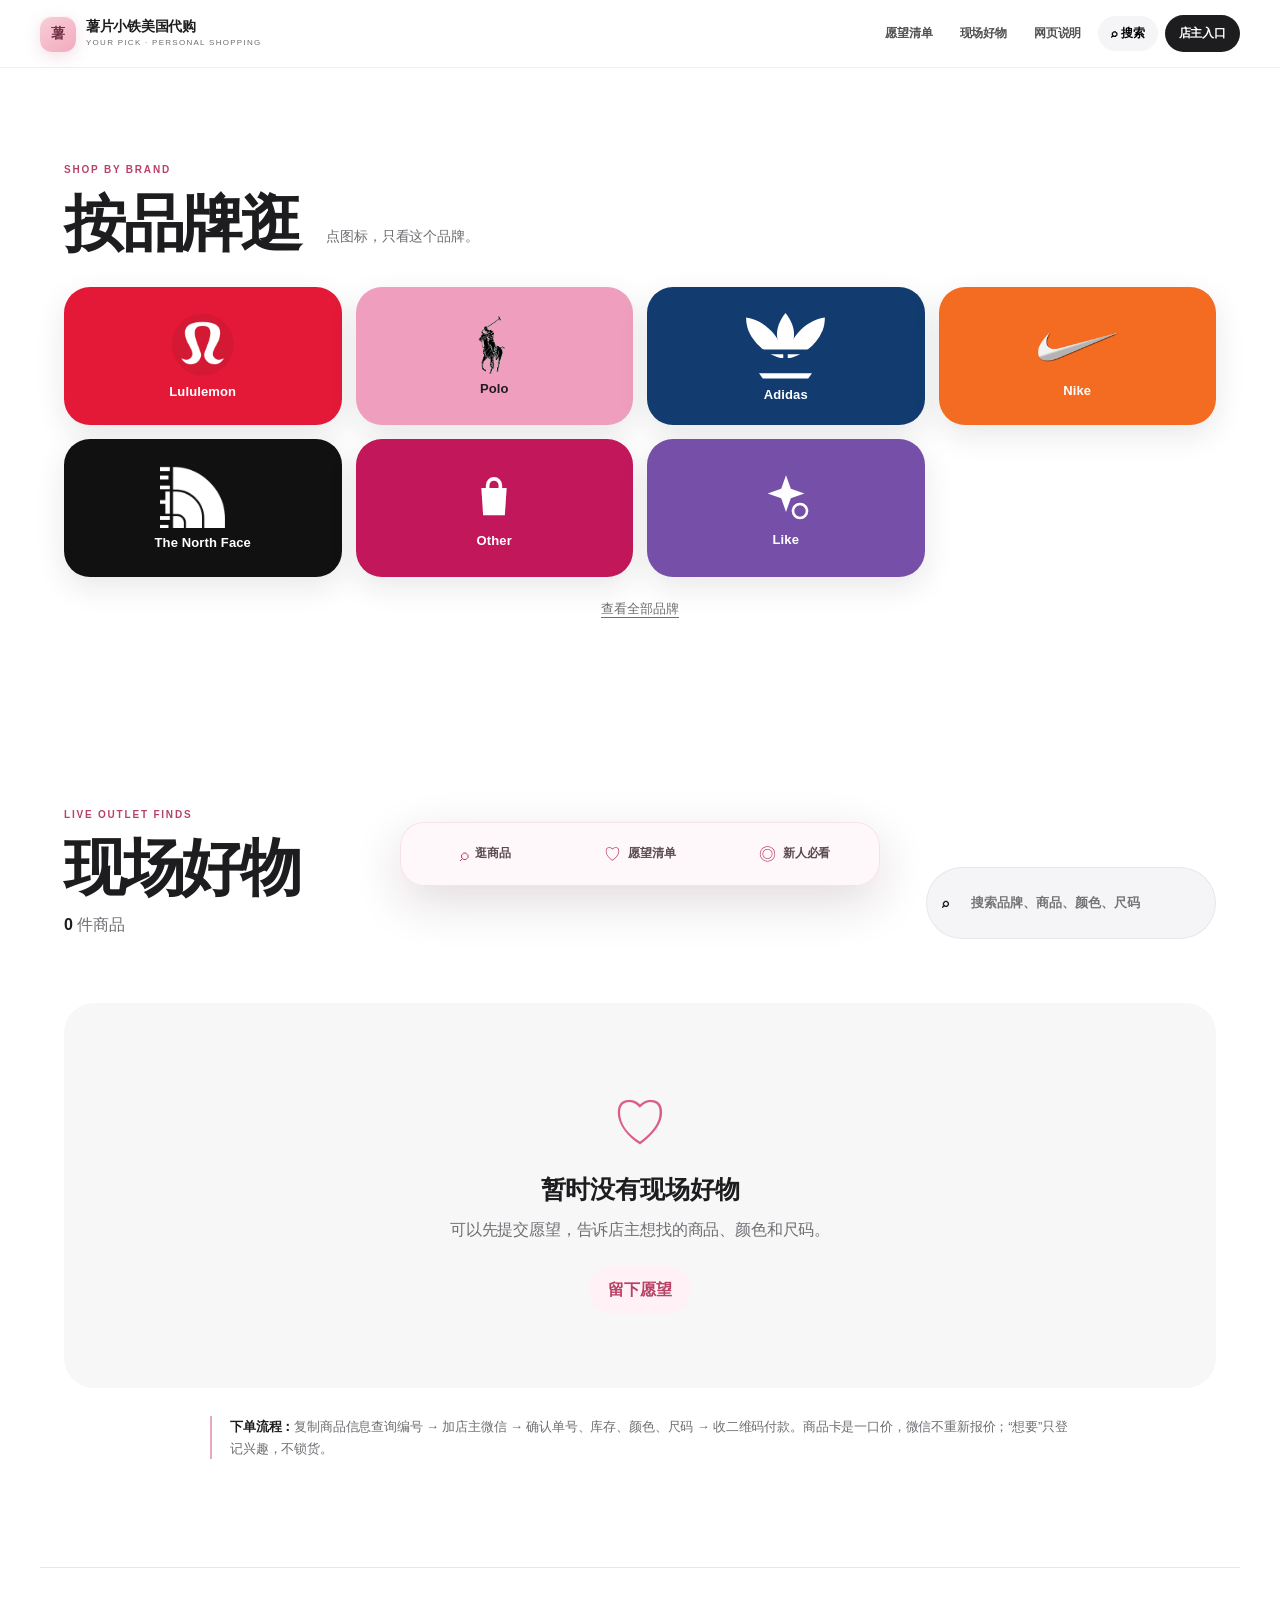
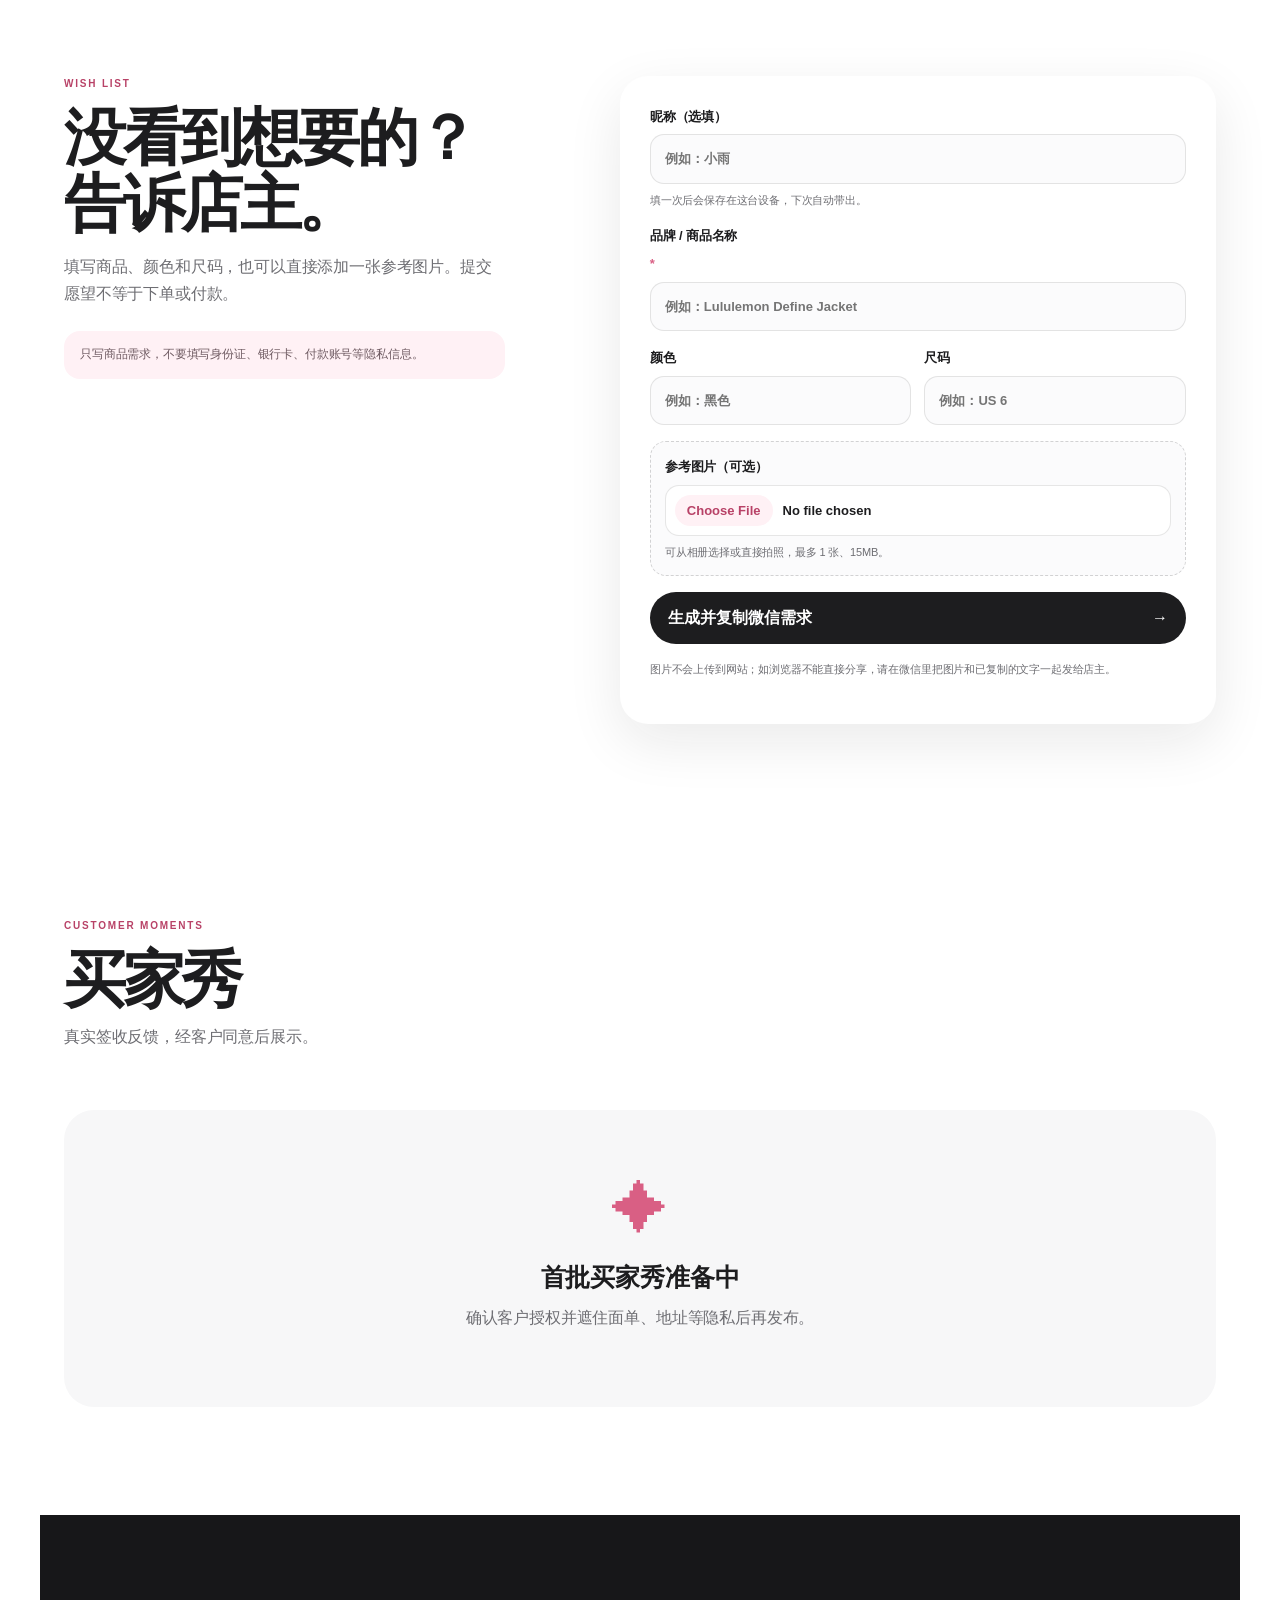
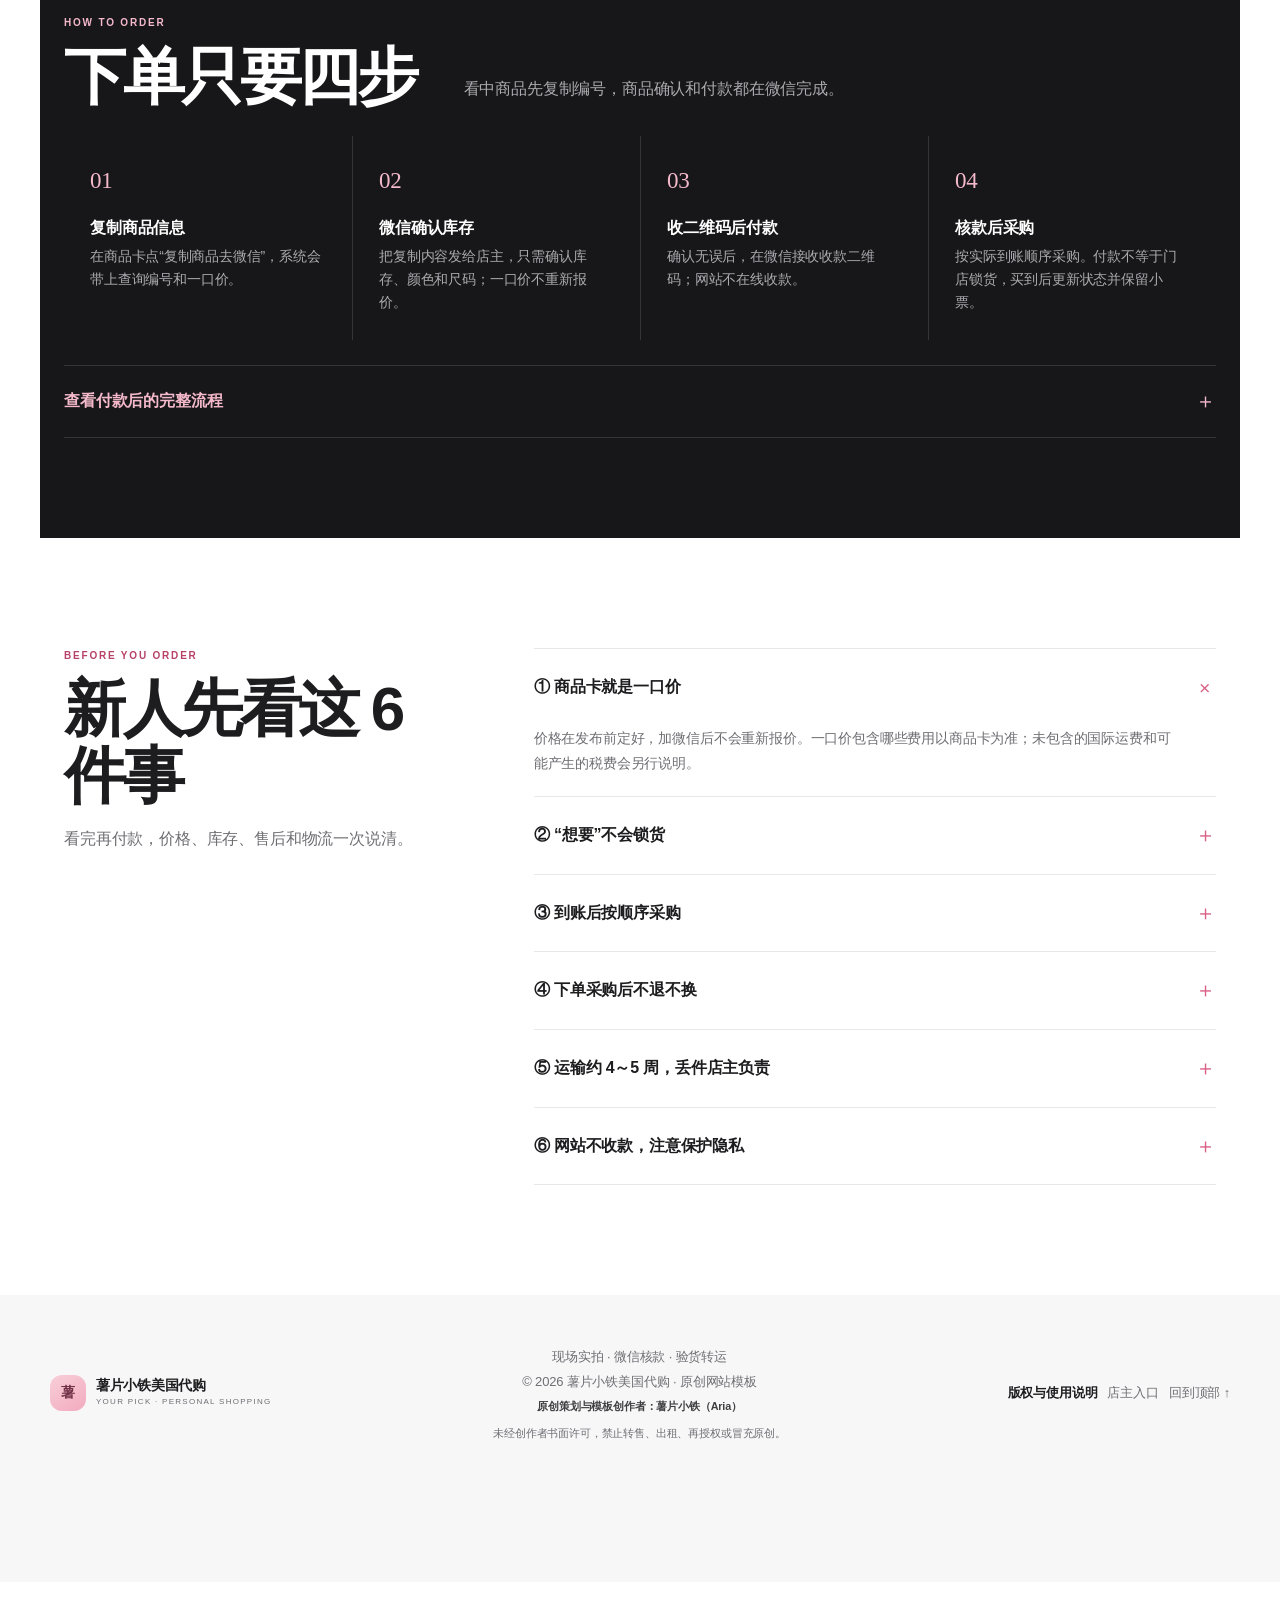
==== index.html @ f441d82f "Add files via upload" ====
<!doctype html><!--
  薯片小铁美国代购原创网站模板
  原创策划与模板创作者：薯片小铁（Aria）
  Copyright © 2026 薯片小铁美国代购. All rights reserved.
  使用与转载规则见“版权与使用说明.txt”。
--><html lang="zh-CN"><head><meta charset="utf-8"><meta name="viewport" content="width=device-width,initial-scale=1,viewport-fit=cover"><meta name="theme-color" content="#ffffff"><meta name="description" content="薯片小铁美国代购：奥莱现场好物、指定代购与完整下单流程。"><meta name="author" content="薯片小铁（Aria）"><title>薯片小铁美国代购</title><link rel="stylesheet" href="styles.css"></head><body>
<header class="site-header"><a class="identity" href="#top" aria-label="返回首页"><span class="logo">薯</span><span><strong>薯片小铁美国代购</strong><small>YOUR PICK · PERSONAL SHOPPING</small></span></a><nav class="header-actions"><a class="header-link" href="#wish">愿望清单</a><a class="header-link" href="#finds">现场好物</a><a class="header-link" href="#order">网页说明</a><button class="search-trigger" type="button">⌕ <span>搜索</span></button><a class="owner-entry" href="owner.html">店主入口</a></nav></header>
<main id="top"><section class="brands section" id="brands"><div class="brand-intro"><div><p class="label">SHOP BY BRAND</p><h2>按品牌逛</h2></div><p>点图标，只看这个品牌。</p></div><div class="brand-grid" role="list" aria-label="品牌分类">
</div><button id="clearBrand" class="clear-brand" type="button" hidden>查看全部品牌</button></section>
<section class="finds section" id="finds"><div class="section-heading"><div><p class="label">LIVE OUTLET FINDS</p><h2>现场好物</h2><p class="count"><b id="productCount">0</b> 件商品</p></div><label class="search" id="siteSearch">⌕<input id="searchInput" type="search" placeholder="搜索品牌、商品、颜色、尺码" aria-label="搜索商品"></label></div><div id="productGrid" class="product-grid"></div><div id="emptyState" class="empty-state"><span>♡</span><h3>暂时没有现场好物</h3><p>可以先提交愿望，告诉店主想找的商品、颜色和尺码。</p><a href="#wish">留下愿望</a></div><p class="queue-note"><b>下单流程：</b>复制商品信息查询编号 → 加店主微信 → 确认单号、库存、颜色、尺码 → 收二维码付款。商品卡是一口价，微信不重新报价；“想要”只登记兴趣，不锁货。</p></section>
<section class="wishlist section" id="wish"><div class="wish-copy"><p class="label">WISH LIST</p><h2>没看到想要的？<br>告诉店主。</h2><p>填写商品、颜色和尺码，也可以直接添加一张参考图片。提交愿望不等于下单或付款。</p><div class="privacy">只写商品需求，不要填写身份证、银行卡、付款账号等隐私信息。</div></div><form id="wishForm"><label>昵称（选填）<input id="wishNickname" name="nickname" maxlength="30" autocomplete="nickname" placeholder="例如：小雨"><small class="field-help">填一次后会保存在这台设备，下次自动带出。</small></label><label>品牌 / 商品名称 <b>*</b><input name="item" required maxlength="60" placeholder="例如：Lululemon Define Jacket"></label><div class="field-row"><label>颜色<input name="color" maxlength="30" placeholder="例如：黑色"></label><label>尺码<input name="size" maxlength="20" placeholder="例如：US 6"></label></div><label class="wish-photo-field">参考图片（可选）<input id="wishImage" name="image" type="file" accept="image/*"><small>可从相册选择或直接拍照，最多 1 张、15MB。</small></label><div id="wishImagePreview" class="wish-image-preview" hidden><img alt="愿望清单参考图片预览"><button id="removeWishImage" type="button">移除图片</button></div><button class="wish-button" type="submit"><span id="wishSubmitLabel">生成并复制微信需求</span><span>→</span></button><p class="form-note">图片不会上传到网站；如浏览器不能直接分享，请在微信里把图片和已复制的文字一起发给店主。</p><p id="formStatus" class="status" role="status"></p></form></section><section class="showcase section" id="showcase"><div class="section-heading"><div><p class="label">CUSTOMER MOMENTS</p><h2>买家秀</h2><p class="count">真实签收反馈，经客户同意后展示。</p></div></div><div id="showcaseGrid" class="showcase-grid"></div><div id="showcaseEmpty" class="empty-state compact-empty"><span>✦</span><h3>首批买家秀准备中</h3><p>确认客户授权并遮住面单、地址等隐私后再发布。</p></div></section>
<section class="journey section" id="order"><div class="process-intro"><p class="label">HOW TO ORDER</p><h2>下单只要四步</h2><p>看中商品先复制编号，商品确认和付款都在微信完成。</p></div><ol class="steps quick-steps"><li><span>01</span><div><h3>复制商品信息</h3><p>在商品卡点“复制商品去微信”，系统会带上查询编号和一口价。</p></div></li><li><span>02</span><div><h3>微信确认库存</h3><p>把复制内容发给店主，只需确认库存、颜色和尺码；一口价不重新报价。</p></div></li><li><span>03</span><div><h3>收二维码后付款</h3><p>确认无误后，在微信接收收款二维码；网站不在线收款。</p></div></li><li><span>04</span><div><h3>核款后采购</h3><p>按实际到账顺序采购。付款不等于门店锁货，买到后更新状态并保留小票。</p></div></li></ol><details class="after-order"><summary>查看付款后的完整流程 <span>＋</span></summary><ol class="after-steps"><li><b>05</b><div><h3>验货拍照</h3><p>检查污损与明显瑕疵，重要情况先拍照确认。</p></div></li><li><b>06</b><div><h3>称重打包</h3><p>称重后确认国际运费，再交转运。</p></div></li><li><b>07</b><div><h3>国际运输与清关</h3><p>通常交天马迅达（Asian Express），国际运输约 4～5 周；海关查验、节假日等延误时间不计在内。</p></div></li><li><b>08</b><div><h3>中国派送与售后</h3><p>提供物流信息查询编号；运输途中丢件由店主负责跟进处理。</p></div></li></ol></details></section>
<section class="essentials section" id="newcomer"><div class="essentials-head"><p class="label">BEFORE YOU ORDER</p><h2>新人先看这 6 件事</h2><p>看完再付款，价格、库存、售后和物流一次说清。</p></div><div class="notice-list"><details open><summary><b>① 商品卡就是一口价</b><span>＋</span></summary><p>价格在发布前定好，加微信后不会重新报价。一口价包含哪些费用以商品卡为准；未包含的国际运费和可能产生的税费会另行说明。</p></details><details><summary><b>② “想要”不会锁货</b><span>＋</span></summary><p>点“想要”只登记兴趣。需要购买时，请复制商品信息查询编号到微信，确认库存、颜色和尺码后再付款。</p></details><details><summary><b>③ 到账后按顺序采购</b><span>＋</span></summary><p>以实际到账时间安排采购，付款仍不代表门店锁货。现场缺货，或价格上涨而你没有确认，会退回对应商品款。</p></details><details><summary><b>④ 下单采购后不退不换</b><span>＋</span></summary><p>付款前请核对品牌、款号、颜色、尺码和商品情况；店主完成下单采购后，不接受退换。</p></details><details><summary><b>⑤ 运输约 4～5 周，丢件店主负责</b><span>＋</span></summary><p>验货称重后交转运，通常使用天马迅达（Asian Express）。国际运输约 4～5 周，不含海关查验、节假日等延误；运输途中丢件由店主负责跟进处理。</p></details><details><summary><b>⑥ 网站不收款，注意保护隐私</b><span>＋</span></summary><p>收款二维码只在微信发送，网站不在线收款。上传付款凭证前请遮住姓名、账号等隐私；凭证只在店主当前设备本地核对。</p></details></div></section>
</main>
<nav class="bottom-menu" aria-label="页面快捷菜单"><a href="#brands"><span aria-hidden="true">⌕</span><b>逛商品</b></a><a href="#wish"><span aria-hidden="true">♡</span><b>愿望清单</b></a><a href="#newcomer"><span aria-hidden="true">◎</span><b>新人必看</b></a></nav>
<footer><a class="identity" href="#top"><span class="logo">薯</span><span><strong>薯片小铁美国代购</strong><small>YOUR PICK · PERSONAL SHOPPING</small></span></a><div class="creator-credit"><p>现场实拍 · 微信核款 · 验货转运</p><p>© 2026 薯片小铁美国代购 · 原创网站模板</p><small>原创策划与模板创作者：薯片小铁（Aria）</small><p class="rights-notice">未经创作者书面许可，禁止转售、出租、再授权或冒充原创。</p></div><div class="footer-links"><a href="版权与使用说明.txt">版权与使用说明</a><a href="owner.html">店主入口</a><a href="#top">回到顶部 ↑</a></div></footer><script src="products.js"></script><script src="showcase.js"></script><script src="app.js"></script></body></html>
---- styles.css ----
/* 薯片小铁美国代购原创网站模板｜创作者：薯片小铁（Aria）｜© 2026，使用规则见版权与使用说明.txt */
:root{--ink:#1c1b18;--paper:#fffdf8;--cream:#fff4e1;--yellow:#ffc842;--pink:#ff6d88;--green:#317b62;--muted:#716b62;--line:#e9dfd0;--shadow:0 18px 60px rgba(68,48,25,.14)}
*{box-sizing:border-box}html{scroll-behavior:smooth}body{margin:0;background:var(--paper);color:var(--ink);font-family:"Noto Sans SC",-apple-system,BlinkMacSystemFont,"Segoe UI",sans-serif;line-height:1.65}a{color:inherit;text-decoration:none}button,input,textarea{font:inherit}.site-header{height:76px;display:flex;align-items:center;justify-content:space-between;padding:0 max(22px,calc((100vw - 1180px)/2));position:sticky;top:0;z-index:20;background:rgba(255,253,248,.93);backdrop-filter:blur(14px);border-bottom:1px solid rgba(233,223,208,.8)}.identity{display:flex;align-items:center;gap:12px;line-height:1.05}.identity strong{display:block;font-size:15px}.identity small{display:block;margin-top:6px;font-size:9px;letter-spacing:.13em;color:var(--muted)}.logo{display:grid;place-items:center;width:40px;height:40px;border:2px solid var(--ink);border-radius:50%;background:var(--yellow);font-weight:900;box-shadow:3px 3px 0 var(--pink)}.search-trigger{border:1px solid var(--line);border-radius:999px;background:white;padding:9px 15px;cursor:pointer;font-weight:700}.hero{min-height:630px;display:grid;grid-template-columns:1.02fr .98fr;align-items:center;gap:6vw;padding:76px max(22px,calc((100vw - 1180px)/2));overflow:hidden;background:radial-gradient(circle at 86% 18%,#ffd6dd 0,transparent 27%),linear-gradient(135deg,#fff9ed,#fff3df)}.kicker{font-family:"DM Serif Display",serif;font-size:22px;margin:0 0 34px}.kicker span{font-family:"Noto Sans SC",sans-serif;font-weight:500;font-size:11px;letter-spacing:.16em;margin-left:8px}.label{margin:0 0 10px;color:#d64965;font-size:11px;font-weight:900;letter-spacing:.19em}.hero h1,.section h2{font-family:"DM Serif Display","Noto Sans SC",serif;letter-spacing:-.04em}.hero h1{font-size:clamp(49px,7vw,86px);line-height:1.04;margin:0}.hero h1 em{color:var(--pink);font-style:normal}.intro{max-width:570px;margin:28px 0;color:var(--muted);font-size:16px}.primary-action{display:inline-flex;gap:30px;align-items:center;padding:13px 22px;border-radius:999px;background:var(--ink);color:white;font-weight:800}.hero-picture{min-height:460px;position:relative}.sun{position:absolute;width:345px;height:345px;border-radius:50%;right:3%;top:9%;background:var(--yellow);box-shadow:var(--shadow)}.shirt,.bag{position:absolute;display:grid;place-items:center;text-align:center;border:3px solid var(--ink);font-weight:900;box-shadow:var(--shadow)}.shirt{width:235px;height:250px;right:22%;top:118px;background:#ff8fa4;clip-path:polygon(20% 0,37% 0,42% 9%,58% 9%,63% 0,80% 0,100% 20%,82% 38%,82% 100%,18% 100%,18% 38%,0 20%)}.bag{width:155px;height:185px;right:0;bottom:8px;background:#d6e8df;transform:rotate(7deg)}.bag:before{content:"";position:absolute;width:65px;height:48px;border:3px solid var(--ink);border-bottom:0;border-radius:50px 50px 0 0;top:-36px}.hanger{position:absolute;left:0;top:45px;font-size:125px;transform:rotate(-12deg);font-weight:200}.spark{position:absolute;font-size:42px}.spark.one{left:8%;top:205px;color:var(--pink)}.spark.two{right:1%;top:25px}.section{max-width:1180px;margin:auto;padding:92px 22px}.section h2{font-size:clamp(38px,5.5vw,66px);line-height:1.08;margin:0}.section-heading{display:flex;align-items:end;justify-content:space-between;gap:24px}.count{margin:10px 0 0;color:var(--muted)}.count b{color:var(--ink)}.search{display:flex;gap:8px;align-items:center;background:white;border:1px solid var(--line);border-radius:999px;padding:11px 17px;min-width:290px}.search input{width:100%;border:0;outline:0;background:transparent}.product-grid{display:grid;grid-template-columns:repeat(3,1fr);gap:22px;margin-top:32px}.product-card{border:1px solid var(--line);border-radius:20px;overflow:hidden;background:white;box-shadow:0 10px 35px rgba(68,48,25,.08)}.product-image{aspect-ratio:4/3;background:#f3ede4;display:grid;place-items:center;color:var(--muted)}.product-image img{width:100%;height:100%;object-fit:cover}.product-info{padding:18px}.brand-name{color:#d64965;font-size:11px;font-weight:900;letter-spacing:.14em}.product-info h3{margin:5px 0}.product-info p{margin:5px 0;color:var(--muted)}.product-meta{display:flex;justify-content:space-between;align-items:center}.card-actions{display:grid;grid-template-columns:1fr 1fr;gap:8px;margin-top:14px}.card-actions button{border:0;border-radius:999px;padding:10px;font-weight:800;cursor:pointer}.want{background:var(--yellow)}.pay{background:var(--green);color:white}.empty-state{margin-top:32px;text-align:center;padding:76px 20px;border:1px dashed #d8c9b3;border-radius:28px;background:#fff9ef}.empty-state[hidden]{display:none}.empty-state>span{font-size:56px;color:var(--pink)}.empty-state h3{font-size:25px;margin:0}.empty-state p{color:var(--muted);margin:7px 0 22px}.empty-state a{display:inline-block;padding:11px 19px;border-radius:999px;background:var(--yellow);font-weight:800}.queue-note{margin:28px auto 0;max-width:860px;padding-left:18px;border-left:3px solid var(--yellow);color:var(--muted);font-size:13px}
.hero-picture{margin:0;min-height:auto;position:relative}.hero-picture img{display:block;width:100%;aspect-ratio:3/2;object-fit:cover;border:3px solid var(--ink);border-radius:32px;box-shadow:18px 18px 0 var(--yellow),var(--shadow)}
.journey{max-width:none;color:white;background:var(--ink);padding-left:max(22px,calc((100vw - 1180px)/2));padding-right:max(22px,calc((100vw - 1180px)/2));display:grid;grid-template-columns:.7fr 1.3fr;gap:8vw}.journey .label{color:var(--yellow)}.process-intro>p:last-child{color:#c9c1b6;max-width:310px}.steps{list-style:none;padding:0;margin:0;border-top:1px solid #504d48}.steps li{display:grid;grid-template-columns:62px 1fr;gap:20px;padding:19px 0;border-bottom:1px solid #504d48}.steps li>span{color:var(--yellow);font-family:"DM Serif Display",serif;font-size:23px}.steps h3{margin:0 0 4px}.steps p{margin:0;color:#c9c1b6;font-size:14px}.wishlist{display:grid;grid-template-columns:.85fr 1.15fr;gap:8vw;align-items:start}.wish-copy>p:not(.label){color:var(--muted)}.privacy{margin-top:24px;padding:14px 16px;background:var(--cream);border-radius:12px;font-size:12px;color:var(--muted)}form{display:grid;gap:16px;padding:28px;background:white;border:1px solid var(--line);border-radius:24px;box-shadow:var(--shadow)}label{display:grid;gap:7px;font-size:13px;font-weight:700}label b{color:var(--pink)}input,textarea{width:100%;border:1px solid var(--line);border-radius:12px;background:#fffdf9;padding:12px 13px;outline:0}input:focus,textarea:focus{border-color:var(--pink);box-shadow:0 0 0 3px rgba(255,109,136,.13)}.field-row{display:grid;grid-template-columns:1fr 1fr;gap:13px}.wish-button{display:flex;align-items:center;justify-content:space-between;border:0;border-radius:999px;background:var(--yellow);padding:13px 18px;font-weight:900;cursor:pointer}.form-note,.status{margin:0;color:var(--muted);font-size:11px}.status{white-space:pre-wrap;color:var(--green);font-size:13px}footer{display:flex;align-items:center;justify-content:space-between;gap:25px;padding:42px max(22px,calc((100vw - 1180px)/2));background:var(--cream);color:var(--muted);font-size:13px}footer .identity{color:var(--ink)}.creator-credit{text-align:center}.creator-credit p{margin:3px 0}.creator-credit small{display:block;margin-top:6px;color:var(--ink);font-weight:800}.footer-links a:first-child{color:var(--ink);font-weight:800}
@media(max-width:760px){.site-header{height:66px}.identity strong{font-size:13px}.search-trigger span{display:none}.hero{min-height:auto;grid-template-columns:1fr;padding:52px 18px 66px}.hero h1{font-size:50px}.intro{font-size:14px}.hero-picture{margin-top:12px}.hero-picture img{border-radius:22px;box-shadow:9px 9px 0 var(--yellow),var(--shadow)}.section{padding:66px 18px}.section-heading{display:block}.search{margin-top:25px;min-width:0}.product-grid{grid-template-columns:1fr}.journey{grid-template-columns:1fr;gap:30px}.wishlist{grid-template-columns:1fr;gap:35px}.field-row{grid-template-columns:1fr}.wish-copy h2{font-size:43px}form{padding:20px}.primary-action{width:100%;justify-content:space-between}footer{align-items:flex-start;flex-direction:column}.kicker{margin-bottom:26px}.queue-note{font-size:12px}}
@media(prefers-reduced-motion:reduce){html{scroll-behavior:auto}*{transition:none!important}}

/* 品牌首页与店主入口 */
.header-actions,.footer-links{display:flex;align-items:center;gap:10px}.owner-entry{border-radius:999px;background:var(--ink);color:#fff;padding:9px 15px;font-size:12px;font-weight:800}.brands{padding-bottom:42px}.brand-intro{display:flex;align-items:end;gap:28px;margin-bottom:26px}.brand-intro h2{white-space:nowrap}.brand-intro>p:last-child{margin:0 0 9px;color:var(--muted)}.brand-grid{display:grid;grid-template-columns:repeat(4,1fr);gap:14px}.brand-card{min-height:142px;display:flex;flex-direction:column;align-items:center;justify-content:center;gap:16px;border:1px solid var(--line);border-radius:20px;background:#fff;cursor:pointer;transition:transform .18s,border-color .18s,box-shadow .18s}.brand-card:hover,.brand-card.active{transform:translateY(-3px);border-color:var(--pink);box-shadow:0 13px 35px rgba(68,48,25,.1)}.brand-card img{width:65%;height:48px;object-fit:contain}.brand-card small{color:var(--muted)}.logo-word{display:flex;align-items:center;justify-content:center;min-height:48px;font-style:normal;font-weight:800;color:#111}.lulu{gap:7px;font-size:17px}.lulu b{font-size:30px}.tory{flex-direction:column;gap:4px;font-size:22px}.tory i{font-size:11px;letter-spacing:.22em;font-style:normal}.ralph{text-align:center;line-height:1.15;font-family:Georgia,serif;font-size:17px}.ralph b{font-size:10px;letter-spacing:.16em}.gap{font-family:Georgia,serif;background:#08245f;color:#fff;padding:2px 8px;font-size:27px}.tj{color:#d71945;font-size:25px;letter-spacing:-.08em}.clear-brand{display:block;margin:20px auto 0;border:0;background:transparent;text-decoration:underline;cursor:pointer;color:var(--muted)}
@media(max-width:760px){.header-actions{gap:6px}.owner-entry{padding:8px 11px}.brand-intro{display:block}.brand-grid{grid-template-columns:repeat(2,1fr);gap:10px}.brand-card{min-height:116px}.brand-card img{height:38px}.footer-links{flex-direction:column;align-items:flex-start}.search-trigger{padding:8px 10px}}
.brand-card img[src*="tory-burch"],.brand-card img[src*="ralph-lauren"],.brand-card img[src*="gap.png"]{height:68px;width:76%}.brand-card img[src*="lululemon"]{width:72%}

/* 代购流程增强 */
.wechat{background:var(--green);color:#fff}.wechat:disabled{background:#aaa;cursor:not-allowed}.product-image{position:relative}.stock-badge{position:absolute;top:12px;right:12px;padding:5px 10px;border-radius:999px;background:#e7fff5;color:#176047;font-size:11px;font-weight:900;box-shadow:0 4px 14px rgba(0,0,0,.1)}.stock-badge.sold{background:#eee;color:#666}.service{display:grid;grid-template-columns:.65fr 1.35fr;gap:7vw}.service-grid{display:grid;grid-template-columns:1fr 1fr;gap:14px}.service-grid article{padding:22px;border:1px solid var(--line);border-radius:18px;background:#fff}.service-grid b{font-size:16px}.service-grid p{margin:8px 0 0;color:var(--muted);font-size:13px}
@media(max-width:760px){.service{grid-template-columns:1fr}.service-grid{grid-template-columns:1fr}.card-actions{grid-template-columns:.78fr 1.22fr}.card-actions button{font-size:12px}}

/* 主页原定品牌入口：品牌色 + 商标 */
.brand-grid{grid-template-columns:repeat(3,1fr)}
.brand-card{color:var(--ink);border:0;min-height:132px;gap:9px;padding:15px;text-align:center;text-decoration:none}
.brand-card strong{font-size:14px}
.brand-card img{width:92px;height:52px;object-fit:contain}
.brand-lululemon{background:#bf1e44;color:#fff}.brand-lululemon img{width:58px;height:58px}
.brand-polo{background:#f4bdd2;color:#4c2636}.brand-polo img{width:126px;height:43px}
.brand-adidas{background:#2163b6;color:#fff}.brand-adidas img{filter:brightness(0) invert(1);width:86px}
.brand-nike{background:#e75d13;color:#fff}.brand-nike img{filter:brightness(0) invert(1);width:92px}
.brand-north{background:linear-gradient(135deg,#171717 0 82%,#fff 82%);color:#fff}.brand-north img{filter:brightness(0) invert(1);width:88px}
.brand-other{background:#c2185b;color:#fff}.brand-custom{grid-column:1/-1;min-height:94px;background:#c9eddf;color:#214e40}
.brand-wordmark{font:900 23px Georgia,serif;letter-spacing:.1em}.brand-custom .brand-wordmark{font-size:27px}
@media(max-width:760px){.brand-grid{grid-template-columns:repeat(2,1fr)}.brand-card{min-height:108px}.brand-custom{min-height:82px}}


/* 品牌入口仅保留图标 */
.brand-card{gap:0}
.brand-card>img{width:90px;height:64px;object-fit:contain}
.brand-lululemon>img{width:64px;height:64px}
.brand-adidas>img{width:92px;height:70px}
.brand-nike>img{width:104px;height:62px}
.brand-crop{position:relative;display:block;overflow:hidden;width:88px;height:62px}
.brand-crop img{position:absolute;max-width:none;object-fit:contain}
.polo-icon img{width:270px;height:62px;left:-91px;top:0}
.north-icon{width:86px;height:62px}
.north-icon img{width:205px;height:205px;left:-117px;top:-64px;filter:brightness(0) invert(1)}
.generic-brand-icon{width:58px;height:58px;fill:currentColor}
.brand-custom .generic-brand-icon{width:56px;height:56px}
@media(max-width:760px){.brand-card>img{height:56px}.brand-crop{height:56px}.polo-icon img{height:56px;width:242px;left:-77px}.north-icon img{width:188px;height:188px;left:-105px;top:-59px}.generic-brand-icon{width:52px;height:52px}}


/* 品牌名称与 Like / Other 最终样式 */
.brand-card{gap:8px}
.brand-label{display:block;font-size:14px;font-weight:900;line-height:1.1;letter-spacing:.01em}
.brand-other{background:#c2185b;color:#fff}
.brand-custom{background:#ded1ee;color:#503a5b}
.brand-polo .polo-horse{width:48px;height:58px;object-fit:contain}
@media(max-width:760px){.brand-label{font-size:13px}.brand-polo .polo-horse{width:44px;height:54px}}

/* 全流程优化：多图、编号、新人指南、买家秀 */
.header-link{font-size:12px;font-weight:800;color:var(--muted)}
.product-gallery{position:relative;display:flex;overflow-x:auto;scroll-snap-type:x mandatory;background:#f3ede4;aspect-ratio:4/3}.product-gallery>img,.product-gallery>.product-image{flex:0 0 100%;width:100%;height:100%;object-fit:cover;scroll-snap-align:start}.product-gallery::-webkit-scrollbar{height:4px}.product-gallery::-webkit-scrollbar-thumb{background:#cdbfab;border-radius:99px}.price-reference{font-size:12px;text-decoration:line-through}.included{font-size:12px!important;padding:7px 9px;border-radius:9px;background:#f4f8f5}.product-info small{display:block;margin-top:9px;color:var(--muted)}
.newcomer{padding-top:70px}.newcomer-head{max-width:700px;margin-bottom:28px}.newcomer-head>p:last-child{color:var(--muted)}.guide-grid{display:grid;grid-template-columns:repeat(3,1fr);gap:14px}.guide-grid article{padding:22px;border:1px solid var(--line);border-radius:18px;background:#fff}.guide-grid span{display:inline-grid;place-items:center;width:34px;height:34px;border-radius:50%;background:var(--yellow);font-weight:900;font-size:12px}.guide-grid h3{margin:15px 0 6px}.guide-grid p{margin:0;color:var(--muted);font-size:13px}.showcase{padding-top:70px}.showcase-grid{display:grid;grid-template-columns:repeat(3,1fr);gap:18px;margin-top:28px}.show-card{margin:0;border:1px solid var(--line);border-radius:18px;overflow:hidden;background:#fff}.show-card img{display:block;width:100%;aspect-ratio:1/1;object-fit:cover}.show-card figcaption{padding:15px}.show-card p{margin:5px 0 0;color:var(--muted);font-size:13px}.compact-empty{padding:48px 20px}.compact-empty[hidden]{display:none}
@media(max-width:760px){.header-link{display:none}.guide-grid,.showcase-grid{grid-template-columns:1fr}.newcomer,.showcase{padding-top:55px}.creator-credit{text-align:left}}

/* 2026-09-27 简明版：首页只保留必要入口，规则采用可展开的行，不堆叠卡片。 */
.hero-actions{display:flex;align-items:center;gap:22px;margin-top:26px}.text-action{font-size:13px;font-weight:800;text-decoration:underline;text-underline-offset:4px}.trust-row{display:flex;flex-wrap:wrap;gap:9px;margin-top:24px}.trust-row span{padding:5px 11px;border:1px solid var(--line);border-radius:999px;background:rgba(255,255,255,.65);font-size:11px;font-weight:800}.brand-intro>div{display:block}.brand-intro>p{color:var(--muted)}.queue-note b{color:var(--ink)}
.journey{display:block}.process-intro{display:grid;grid-template-columns:auto 1fr;column-gap:48px;align-items:end;margin-bottom:25px}.process-intro .label{grid-column:1/-1}.process-intro>p:last-child{max-width:none;margin:0 0 8px}.quick-steps{display:grid;grid-template-columns:repeat(4,1fr);border:0;gap:0}.quick-steps li{display:block;padding:24px 22px;border:0;border-left:1px solid #504d48}.quick-steps li:first-child{border-left:0}.quick-steps li>span{display:block;margin-bottom:15px}.after-order{margin-top:25px;border-top:1px solid #504d48;border-bottom:1px solid #504d48}.after-order summary,.notice-list summary{display:flex;align-items:center;justify-content:space-between;gap:20px;cursor:pointer;list-style:none}.after-order summary::-webkit-details-marker,.notice-list summary::-webkit-details-marker{display:none}.after-order summary{padding:18px 0;color:var(--yellow);font-weight:900}.after-order summary span,.notice-list summary span{font-size:21px;font-weight:400;transition:transform .2s}.after-order[open] summary span,.notice-list details[open] summary span{transform:rotate(45deg)}.after-steps{list-style:none;margin:0;padding:2px 0 18px;display:grid;grid-template-columns:1fr 1fr;gap:0 34px}.after-steps li{display:grid;grid-template-columns:38px 1fr;gap:12px;padding:16px 0;border-top:1px solid #504d48}.after-steps b{color:var(--yellow)}.after-steps h3{margin:0 0 4px;font-size:15px}.after-steps p{margin:0;color:#c9c1b6;font-size:13px}
.essentials{display:grid;grid-template-columns:.7fr 1.3fr;gap:8vw}.essentials-head>p:last-child{color:var(--muted)}.notice-list{border-top:1px solid var(--line)}.notice-list details{border-bottom:1px solid var(--line)}.notice-list summary{padding:18px 0}.notice-list summary b{font-size:16px}.notice-list summary span{color:var(--pink)}.notice-list details>p{margin:0;padding:0 36px 20px 0;color:var(--muted);font-size:14px}.showcase{padding-top:76px}.wishlist{border-top:1px solid var(--line)}
@media(max-width:760px){.site-header .header-link{display:none}.hero-actions{align-items:stretch;flex-direction:column;gap:14px}.text-action{text-align:center}.trust-row{margin-top:18px}.process-intro{display:block}.process-intro>p:last-child{margin-top:12px}.quick-steps{grid-template-columns:1fr}.quick-steps li{display:grid;grid-template-columns:46px 1fr;padding:17px 0;border-left:0;border-top:1px solid #504d48}.quick-steps li:first-child{border-top:0}.quick-steps li>span{margin:0}.after-steps{grid-template-columns:1fr}.essentials{grid-template-columns:1fr;gap:20px}.notice-list details>p{padding-right:0}.showcase{padding-top:58px}}

/* 自动核对完成后的客户可见状态 */
.stock-badge.ordered,.wechat.ordered:disabled{background:#159265;color:#fff;opacity:1}.wechat.ordered:disabled{cursor:default}.tracking-info{margin:10px 0;padding:10px 12px;border-radius:12px;background:#e7fff5;color:#176047;font-size:12px;overflow-wrap:anywhere}.tracking-info b{color:#176047}


/* 2026-09-27 高级简约淡粉版：以大面积白、雾灰和克制淡粉营造 Apple 式层次。 */
:root{
  --ink:#1d1d1f;--paper:#fff;--cream:#f7f7f8;--yellow:#f3ccd7;
  --pink:#d95f84;--pink-deep:#b84267;--pink-soft:#fff1f5;--green:#187a55;
  --muted:#6e6e73;--line:rgba(29,29,31,.10);
  --shadow:0 18px 55px rgba(25,20,22,.08);--shadow-soft:0 8px 28px rgba(25,20,22,.06)
}
html{background:#fff}body{-webkit-font-smoothing:antialiased;text-rendering:optimizeLegibility;letter-spacing:-.01em;background:#fff}
.site-header{height:68px;padding-left:max(24px,calc((100vw - 1200px)/2));padding-right:max(24px,calc((100vw - 1200px)/2));background:rgba(255,255,255,.78);border-bottom:1px solid rgba(29,29,31,.07);backdrop-filter:saturate(180%) blur(20px);-webkit-backdrop-filter:saturate(180%) blur(20px)}
.identity{gap:10px}.identity strong{font-size:14px;letter-spacing:-.02em}.identity small{margin-top:5px;font-size:8px;letter-spacing:.16em}.logo{width:36px;height:36px;border:0;border-radius:12px;background:linear-gradient(145deg,#f8cfd9,#f2aabf);color:#713247;box-shadow:inset 0 1px 0 rgba(255,255,255,.8),0 5px 16px rgba(190,72,109,.17);font-size:14px}
.header-actions{gap:7px}.header-link{padding:8px 10px;color:#515154;font-weight:600}.search-trigger{border:0;background:#f5f5f7;padding:8px 13px;font-size:12px;font-weight:600}.owner-entry{background:#1d1d1f;padding:9px 14px;font-weight:650;box-shadow:none}
.hero{min-height:660px;gap:6.5vw;padding:88px max(24px,calc((100vw - 1200px)/2));background:radial-gradient(circle at 72% 22%,rgba(248,207,219,.58),transparent 27%),linear-gradient(180deg,#fff 0%,#fff9fb 100%)}
.label{margin-bottom:12px;color:var(--pink-deep);font-size:10px;letter-spacing:.18em}.hero h1,.section h2{font-family:-apple-system,BlinkMacSystemFont,"SF Pro Display","PingFang SC","Noto Sans SC",sans-serif;font-weight:720}.hero h1{font-size:clamp(50px,6.2vw,78px);line-height:1.06;letter-spacing:-.065em}.hero h1 em{color:var(--pink-deep)}.intro{margin:26px 0 0;max-width:560px;color:#66666b;font-size:17px;line-height:1.75}.hero-actions{margin-top:30px}.primary-action{padding:12px 20px;background:#1d1d1f;font-weight:650;box-shadow:0 8px 22px rgba(0,0,0,.12)}.text-action{color:#4f4f53;font-weight:600;text-decoration:none}.text-action:after{content:"  ›";color:var(--pink-deep)}.trust-row{gap:8px;margin-top:24px}.trust-row span{padding:6px 11px;border:0;background:rgba(255,255,255,.76);box-shadow:inset 0 0 0 1px var(--line);color:#5c5c61;font-weight:600}
.hero-picture img{border:0;border-radius:36px;box-shadow:0 30px 80px rgba(87,48,60,.16)}
.section{max-width:1200px;padding:108px 24px}.section h2{font-size:clamp(38px,5vw,62px);letter-spacing:-.055em}.count{color:var(--muted)}

.brands{padding-top:94px}.brand-intro{margin-bottom:30px}.brand-intro>p:last-child{font-size:14px}.brand-grid{grid-template-columns:repeat(4,1fr);gap:14px}.brand-card{min-height:138px;padding:18px;border:1px solid var(--line);border-radius:26px;background:#fff;color:var(--ink);box-shadow:var(--shadow-soft);transition:transform .25s ease,box-shadow .25s ease,border-color .25s ease}.brand-card:hover,.brand-card.active{transform:translateY(-4px);border-color:rgba(217,95,132,.35);box-shadow:0 18px 42px rgba(53,32,39,.11)}.brand-lululemon{background:#fff0f4;color:#7e2b45}.brand-polo{background:#fff4f7;color:#50343e}.brand-adidas{background:#f2f6ff;color:#254d83}.brand-nike{background:#fff4ee;color:#8d4825}.brand-north{background:#f2f2f4;color:#222}.brand-other{background:#c2185b;color:#fff}.brand-custom{grid-column:auto;min-height:138px;background:#f4effb;color:#58466d}.brand-card img,.brand-north img{filter:none}.brand-lululemon>img{filter:none}.brand-adidas>img{filter:none}.brand-nike>img{filter:none}.north-icon img{filter:none}.brand-label{font-size:13px;font-weight:650;color:inherit}.clear-brand{font-size:13px;text-underline-offset:4px}
.finds{padding-top:78px}.search{border:0;background:#f5f5f7;padding:12px 16px;box-shadow:inset 0 0 0 1px rgba(29,29,31,.06)}.product-grid{gap:20px}.product-card{border:1px solid rgba(29,29,31,.07);border-radius:28px;box-shadow:var(--shadow-soft)}.product-gallery,.product-image{background:#f5f5f7}.product-info{padding:20px}.brand-name{color:var(--pink-deep);font-size:10px}.product-info h3{font-size:19px;letter-spacing:-.025em}.product-info p{color:var(--muted)}.card-actions button{padding:11px;font-weight:650}.want{background:var(--pink-soft);color:var(--pink-deep)}.wechat{background:#1d1d1f}.empty-state{border:0;border-radius:30px;background:#f7f7f8;padding:74px 20px}.empty-state>span{color:var(--pink);font-weight:300}.empty-state a{background:var(--pink-soft);color:var(--pink-deep);font-weight:650}.queue-note{border-left:2px solid #e9a8bc}
.journey{background:#171719;padding-top:100px;padding-bottom:100px}.journey .label,.steps li>span,.after-order summary,.after-steps b{color:#f4b9ca}.quick-steps li,.after-order,.after-steps li{border-color:#353538}.steps p,.after-steps p,.process-intro>p:last-child{color:#aaaab0}.quick-steps li{padding:26px}.steps h3{font-size:16px}.after-order summary{font-weight:650}
.essentials{padding-top:110px;padding-bottom:110px}.notice-list{border-color:var(--line)}.notice-list summary{padding:21px 0}.notice-list summary b{font-weight:650}.notice-list summary span{color:var(--pink)}.notice-list details>p{line-height:1.8}.showcase{padding-top:86px}.show-card{border:0;border-radius:26px;background:#fff;box-shadow:var(--shadow-soft)}.compact-empty{padding:54px 20px}
.wishlist{gap:9vw;border-top:1px solid var(--line)}.privacy{background:var(--pink-soft);border-radius:16px;color:#6f5b62}.wishlist form{padding:30px;border:0;border-radius:28px;background:#fff;box-shadow:0 18px 55px rgba(25,20,22,.09)}input,textarea{border:1px solid rgba(29,29,31,.11);border-radius:14px;background:#fbfbfc;padding:13px 14px}input:focus,textarea:focus{border-color:#d97b98;box-shadow:0 0 0 4px rgba(217,95,132,.10);background:#fff}.wish-button{background:#1d1d1f;color:#fff;padding:13px 18px;font-weight:650}
footer{padding-top:48px;padding-bottom:48px;background:#f7f7f8;color:#6e6e73}footer .logo{box-shadow:none}.creator-credit small{color:#3f3f42;font-weight:650}.rights-notice{max-width:410px;margin:9px auto 0!important;color:#6e6e73;font-size:11px;line-height:1.55}

@media(max-width:760px){
 .site-header{height:62px;padding:0 14px}.identity{gap:8px}.identity strong{font-size:12px}.identity small{font-size:7px}.logo{width:32px;height:32px;border-radius:10px}.search-trigger{padding:7px 9px}.owner-entry{padding:8px 10px}
 .hero{padding:54px 18px 68px;gap:34px;background:radial-gradient(circle at 85% 14%,rgba(248,207,219,.72),transparent 28%),linear-gradient(180deg,#fff 0%,#fff8fa 100%)}.hero h1{font-size:46px;line-height:1.08;letter-spacing:-.06em}.intro{font-size:15px;line-height:1.72}.hero-actions{flex-direction:row;align-items:center;gap:18px}.primary-action{width:auto;min-width:158px}.text-action{text-align:left}.hero-picture{margin-top:0}.hero-picture img{border-radius:26px;box-shadow:0 24px 55px rgba(87,48,60,.16)}
 .section{padding:76px 18px}.section h2{font-size:40px}.brands{padding-top:72px;padding-bottom:34px}.brand-intro{margin-bottom:22px}.brand-grid{grid-template-columns:repeat(2,1fr);gap:10px}.brand-card{min-height:112px;border-radius:20px;padding:13px}.brand-custom{grid-column:1/-1;min-height:88px}.brand-label{font-size:12px}
 .finds{padding-top:62px}.search{margin-top:22px}.product-card{border-radius:24px}.product-info{padding:18px}.empty-state{padding:58px 18px;border-radius:24px}
 .journey{padding-top:76px;padding-bottom:76px}.quick-steps li{padding:19px 0}.after-order summary{padding:19px 0}.essentials{padding-top:76px;padding-bottom:76px}.notice-list summary{padding:19px 0}
 .wishlist{padding-top:76px}.wishlist form{padding:21px;border-radius:24px}.wish-copy h2{font-size:40px}.privacy{padding:13px 14px}
 footer{padding:38px 18px}.creator-credit{text-align:left}
}
@media(max-width:360px){.hero h1{font-size:41px}.hero-actions{align-items:stretch;flex-direction:column}.primary-action{width:100%}.text-action{text-align:center}.header-actions{gap:4px}.search-trigger{display:none}.owner-entry{font-size:11px}.brand-card{min-height:104px}}
@media(hover:hover){.primary-action,.owner-entry,.wish-button{transition:transform .2s ease,opacity .2s ease}.primary-action:hover,.owner-entry:hover,.wish-button:hover{transform:translateY(-1px);opacity:.86}}


/* 2026-09-27 品牌纯色色卡：页面继续使用淡粉点缀，品牌入口恢复各自的高饱和识别色。 */
.brand-card{border:0;box-shadow:0 10px 30px rgba(29,29,31,.10)}
.brand-card:hover,.brand-card.active{border-color:transparent;box-shadow:0 18px 42px rgba(29,29,31,.18)}
.brand-lululemon{background:#e31937;color:#fff}
.brand-polo{background:#ef9fbd;color:#2f1721}
.brand-adidas{background:#123b70;color:#fff}
.brand-nike{background:#f36c21;color:#fff}
.brand-north{background:#111;color:#fff}
.brand-other{background:#c2185b;color:#fff}
.brand-custom{background:#7650a8;color:#fff}
.brand-card .brand-label{color:inherit;font-weight:750}
.brand-adidas>img,.brand-nike>img{filter:none}
.brand-lululemon>img{filter:none}
.north-icon img{filter:brightness(0) invert(1)}
.generic-brand-icon{color:inherit}
@media(hover:hover){.brand-card:hover{filter:saturate(1.08)}}

/* 愿望清单参考图：只在客户设备中预览，并通过系统分享菜单发送。 */
.field-help{color:var(--muted);font-size:11px;font-weight:400}.wish-photo-field{padding:14px;border:1px dashed rgba(29,29,31,.18);border-radius:16px;background:#fbfbfc}.wish-photo-field input[type=file]{padding:9px;background:#fff;cursor:pointer}.wish-photo-field input[type=file]::file-selector-button{margin-right:10px;border:0;border-radius:999px;background:var(--pink-soft);color:var(--pink-deep);padding:8px 12px;font-weight:700;cursor:pointer}.wish-photo-field small{color:var(--muted);font-size:11px;font-weight:400}.wish-image-preview{position:relative;overflow:hidden;border-radius:18px;background:#f5f5f7}.wish-image-preview[hidden]{display:none}.wish-image-preview img{display:block;width:100%;max-height:320px;object-fit:contain}.wish-image-preview button{position:absolute;right:10px;top:10px;border:0;border-radius:999px;padding:7px 11px;background:rgba(29,29,31,.82);color:#fff;font-size:11px;font-weight:700;cursor:pointer}

/* 页面底部固定快捷菜单 */
body{padding-bottom:94px}.bottom-menu{position:fixed;left:50%;bottom:max(14px,env(safe-area-inset-bottom));z-index:30;display:grid;grid-template-columns:repeat(3,minmax(94px,1fr));width:min(480px,calc(100vw - 28px));padding:7px;border:1px solid rgba(184,66,103,.12);border-radius:24px;background:rgba(255,248,250,.92);box-shadow:0 16px 48px rgba(76,39,51,.16);backdrop-filter:saturate(180%) blur(20px);-webkit-backdrop-filter:saturate(180%) blur(20px);transform:translateX(-50%)}.bottom-menu a{display:flex;align-items:center;justify-content:center;gap:7px;min-height:48px;padding:7px 10px;border-radius:18px;color:#5b4b50;font-size:12px;transition:background .18s ease,color .18s ease,transform .18s ease}.bottom-menu a span{color:var(--pink-deep);font-size:17px;line-height:1}.bottom-menu a b{font-weight:680}.bottom-menu a:focus-visible{outline:2px solid var(--pink);outline-offset:2px}.bottom-menu a:active{transform:scale(.97);background:#f8dce5;color:#7b2f49}#brands,#wish,#newcomer{scroll-margin-top:82px}
@media(hover:hover){.bottom-menu a:hover{background:#f9e4ea;color:#7b2f49}}
@media(max-width:760px){body{padding-bottom:90px}.bottom-menu{bottom:max(9px,env(safe-area-inset-bottom));grid-template-columns:repeat(3,1fr);width:calc(100vw - 20px);padding:6px;border-radius:22px}.bottom-menu a{min-height:48px;gap:5px;padding:6px 4px;border-radius:16px;font-size:11px}}
@media(max-width:340px){.bottom-menu a{flex-direction:column;gap:1px}.bottom-menu a span{font-size:15px}}

/* 为固定底部菜单预留空间：滚动到底时，页脚最后一行始终完整露出。 */
footer{padding-bottom:calc(140px + env(safe-area-inset-bottom))}
@media(max-width:760px){footer{padding-bottom:calc(132px + env(safe-area-inset-bottom))}}

/* 商品库存计数 */
.inventory-public{margin:5px 0!important;color:var(--muted)!important;font-size:11px!important}

/* 店主可维护的品牌入口：颜色来自 products.js，新增品牌使用首字母图标。 */
.brand-card[data-brand]{background:var(--brand-color);color:var(--brand-ink)}
.brand-monogram{display:grid;place-items:center;width:58px;height:58px;border:2px solid currentColor;border-radius:18px;font-size:20px;font-weight:850;letter-spacing:-.04em}
@media(max-width:760px){.brand-monogram{width:52px;height:52px;border-radius:16px;font-size:18px}}
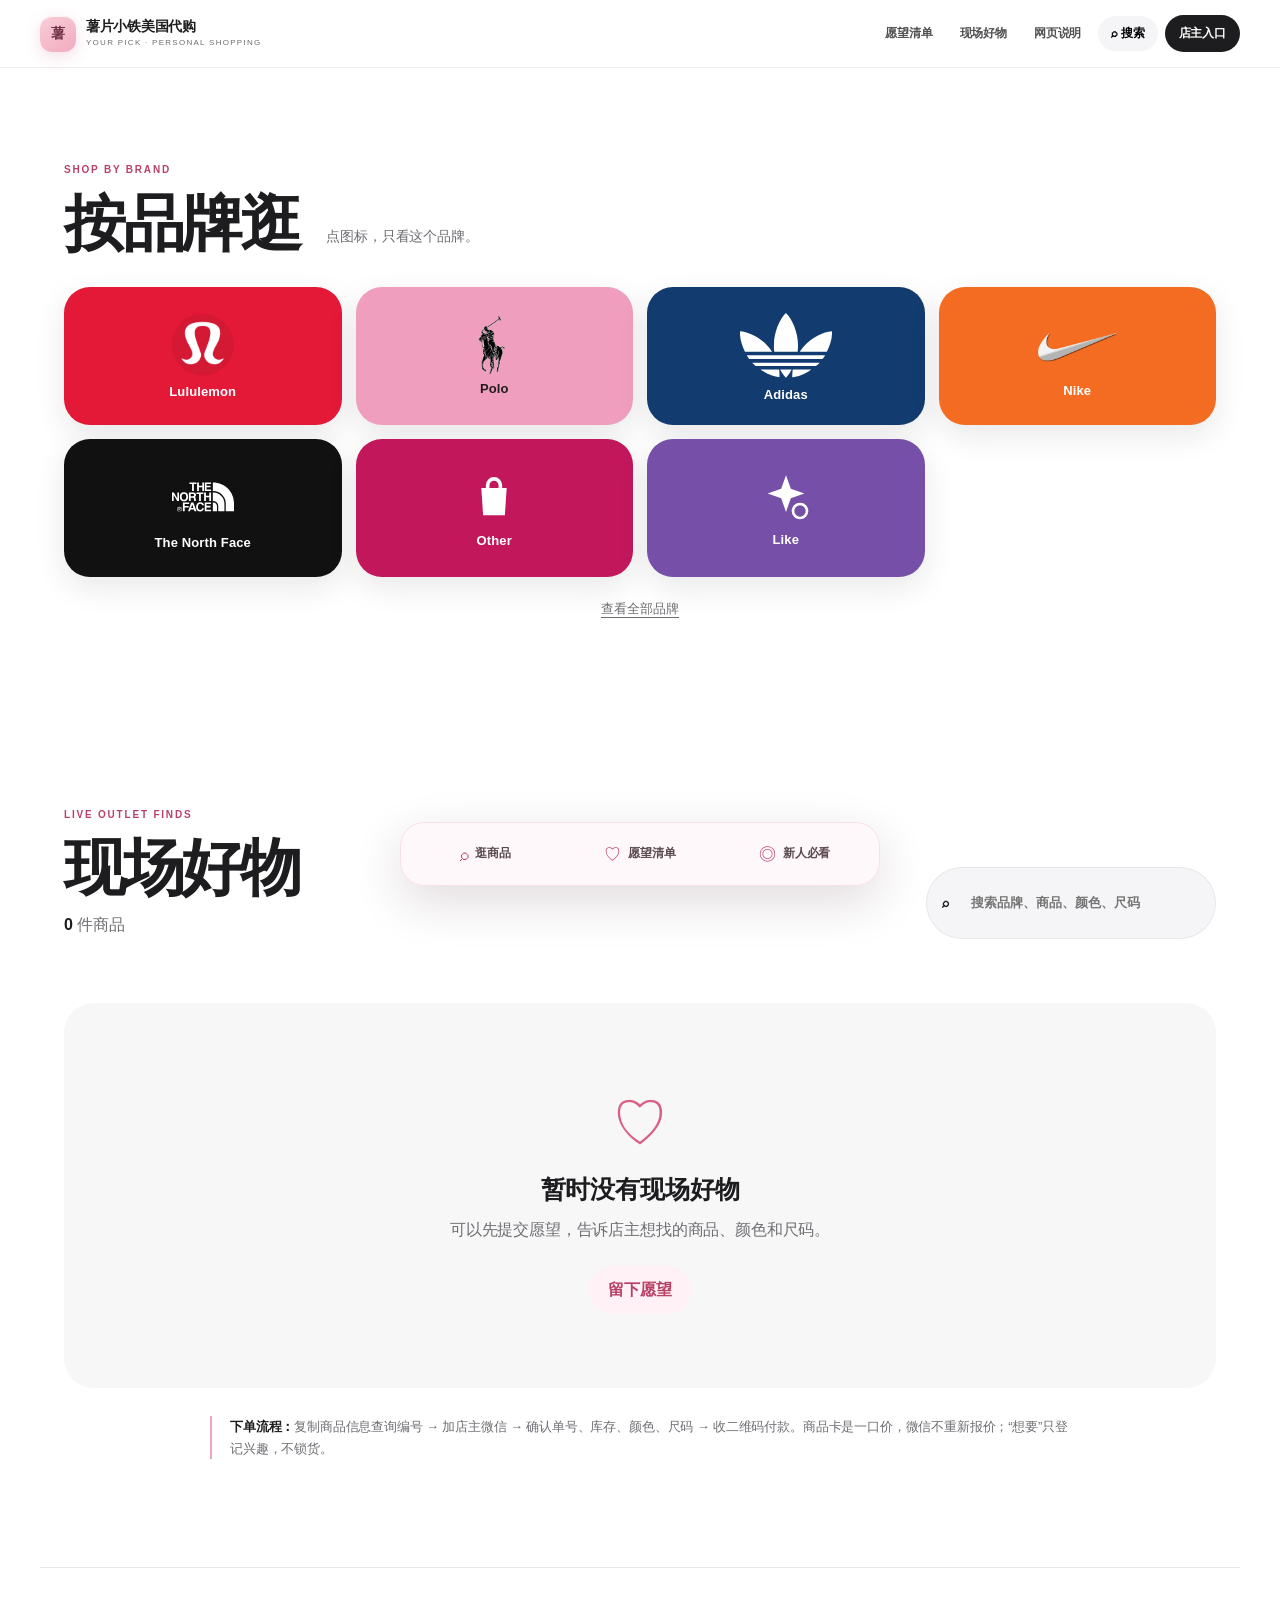
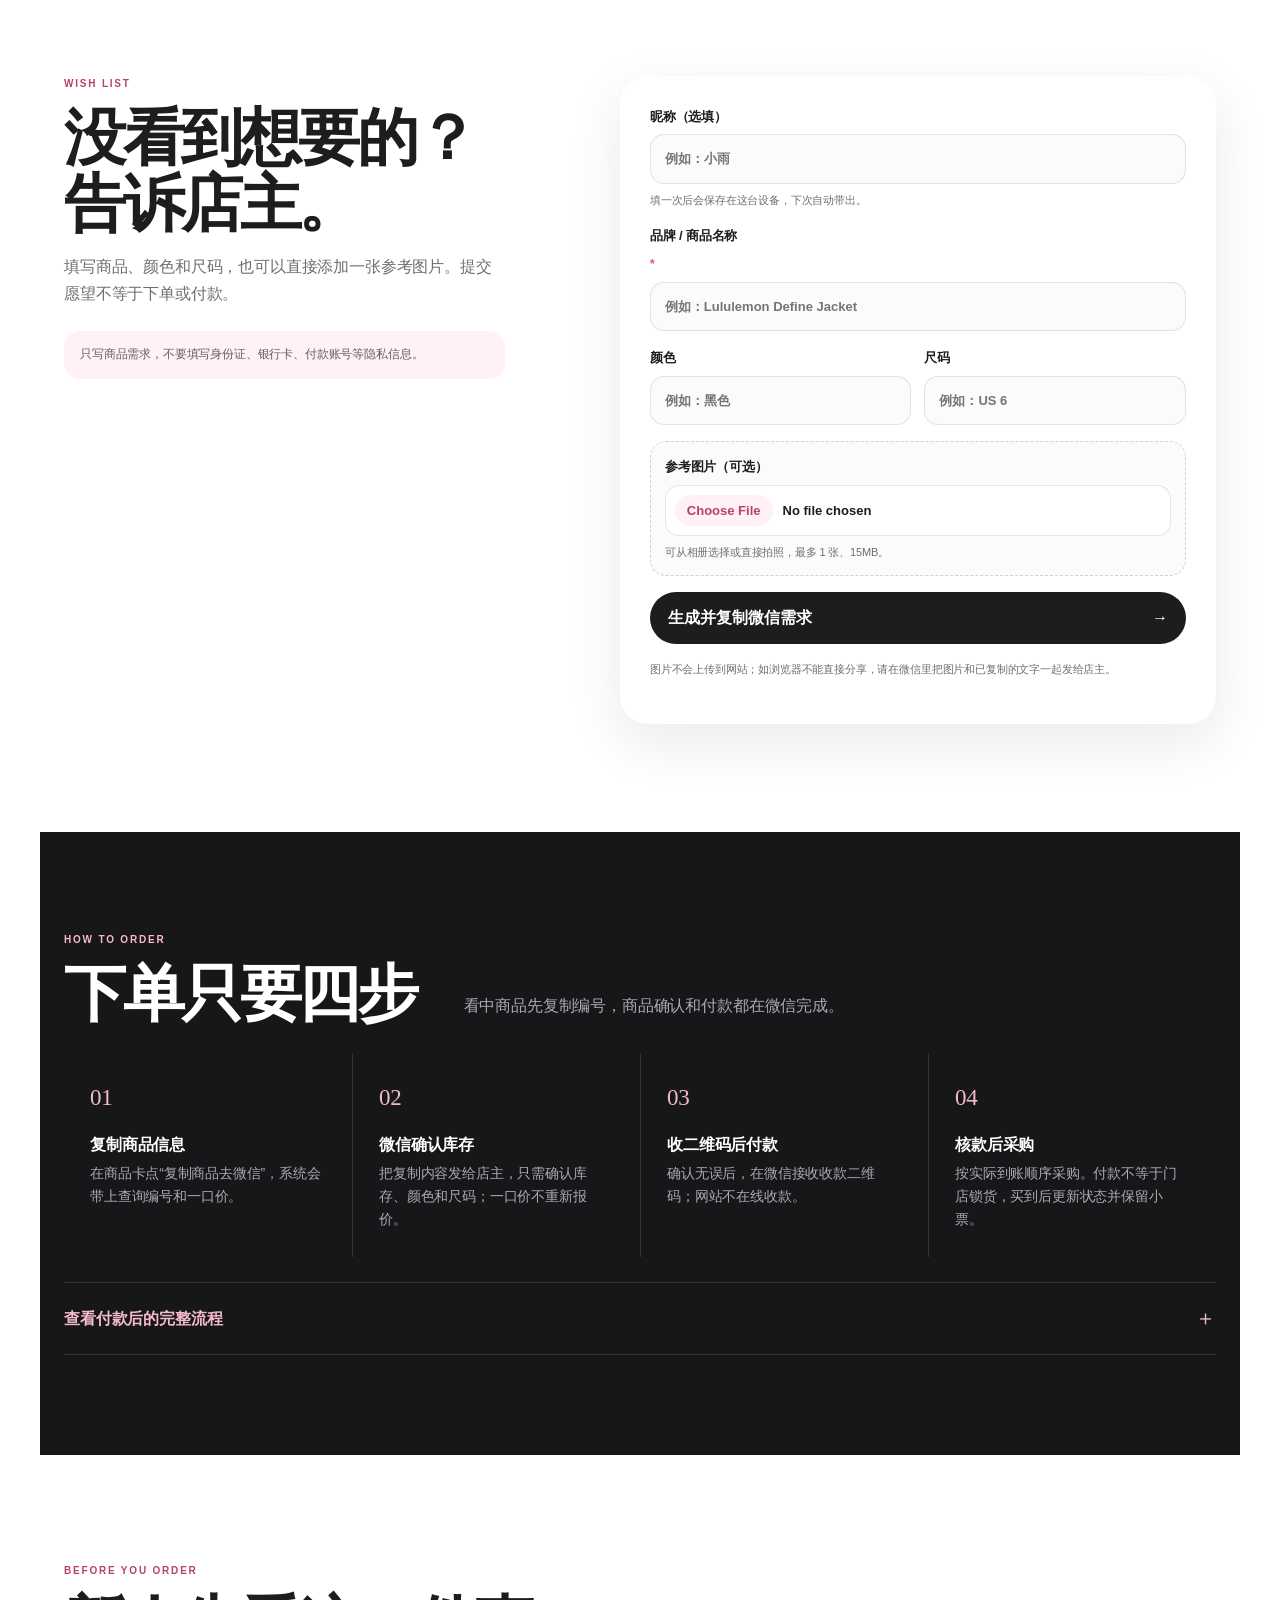
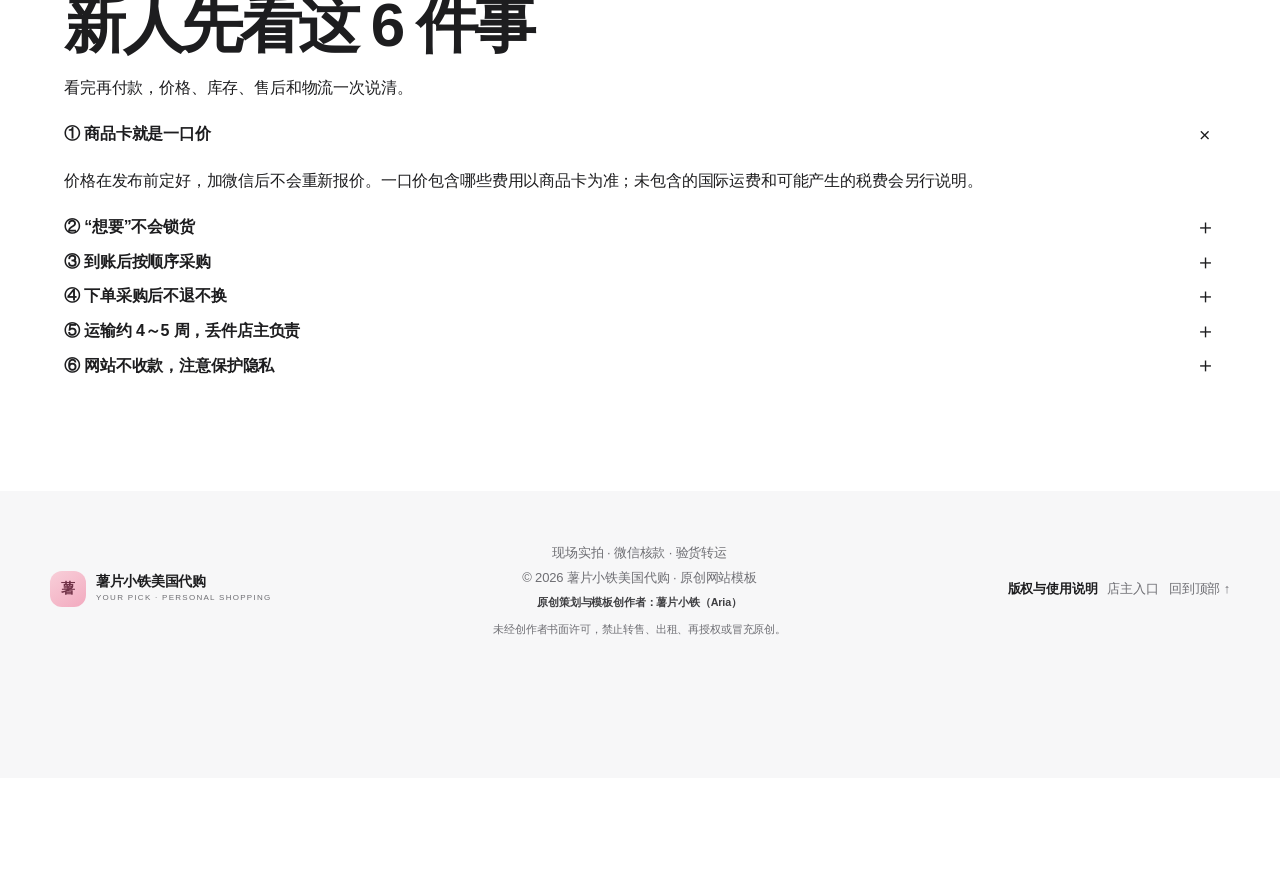
==== commit d5bf0f6e: "Add files via upload" ====
--- a/index.html
+++ b/index.html
@@ -3,14 +3,19 @@
   原创策划与模板创作者：薯片小铁（Aria）
   Copyright © 2026 薯片小铁美国代购. All rights reserved.
   使用与转载规则见“版权与使用说明.txt”。
---><html lang="zh-CN"><head><meta charset="utf-8"><meta name="viewport" content="width=device-width,initial-scale=1,viewport-fit=cover"><meta name="theme-color" content="#ffffff"><meta name="description" content="薯片小铁美国代购：奥莱现场好物、指定代购与完整下单流程。"><meta name="author" content="薯片小铁（Aria）"><title>薯片小铁美国代购</title><link rel="stylesheet" href="styles.css"></head><body>
+--><html lang="zh-CN"><head><meta charset="utf-8"><meta name="viewport" content="width=device-width,initial-scale=1,viewport-fit=cover"><meta name="theme-color" content="#ffffff"><meta name="description" content="薯片小铁美国代购：奥莱现场好物、指定代购与完整下单流程。"><meta name="author" content="薯片小铁（Aria）"><title>薯片小铁美国代购</title><link rel="stylesheet" href="styles.css"><meta property="og:title" content="薯片小铁美国代购">
+<meta property="og:description" content="美国正品代购 · 微信下单 · 一口价明码标价">
+<meta property="og:image" content="https://y3489427548.github.io/shupian-daigou/assets/share-cover.png">
+<meta property="og:type" content="website">
+<meta name="description" content="薯片小铁美国代购：美国正品代购，微信下单，一口价明码标价。">
+</head><body>
 <header class="site-header"><a class="identity" href="#top" aria-label="返回首页"><span class="logo">薯</span><span><strong>薯片小铁美国代购</strong><small>YOUR PICK · PERSONAL SHOPPING</small></span></a><nav class="header-actions"><a class="header-link" href="#wish">愿望清单</a><a class="header-link" href="#finds">现场好物</a><a class="header-link" href="#order">网页说明</a><button class="search-trigger" type="button">⌕ <span>搜索</span></button><a class="owner-entry" href="owner.html">店主入口</a></nav></header>
 <main id="top"><section class="brands section" id="brands"><div class="brand-intro"><div><p class="label">SHOP BY BRAND</p><h2>按品牌逛</h2></div><p>点图标，只看这个品牌。</p></div><div class="brand-grid" role="list" aria-label="品牌分类">
 </div><button id="clearBrand" class="clear-brand" type="button" hidden>查看全部品牌</button></section>
 <section class="finds section" id="finds"><div class="section-heading"><div><p class="label">LIVE OUTLET FINDS</p><h2>现场好物</h2><p class="count"><b id="productCount">0</b> 件商品</p></div><label class="search" id="siteSearch">⌕<input id="searchInput" type="search" placeholder="搜索品牌、商品、颜色、尺码" aria-label="搜索商品"></label></div><div id="productGrid" class="product-grid"></div><div id="emptyState" class="empty-state"><span>♡</span><h3>暂时没有现场好物</h3><p>可以先提交愿望，告诉店主想找的商品、颜色和尺码。</p><a href="#wish">留下愿望</a></div><p class="queue-note"><b>下单流程：</b>复制商品信息查询编号 → 加店主微信 → 确认单号、库存、颜色、尺码 → 收二维码付款。商品卡是一口价，微信不重新报价；“想要”只登记兴趣，不锁货。</p></section>
-<section class="wishlist section" id="wish"><div class="wish-copy"><p class="label">WISH LIST</p><h2>没看到想要的？<br>告诉店主。</h2><p>填写商品、颜色和尺码，也可以直接添加一张参考图片。提交愿望不等于下单或付款。</p><div class="privacy">只写商品需求，不要填写身份证、银行卡、付款账号等隐私信息。</div></div><form id="wishForm"><label>昵称（选填）<input id="wishNickname" name="nickname" maxlength="30" autocomplete="nickname" placeholder="例如：小雨"><small class="field-help">填一次后会保存在这台设备，下次自动带出。</small></label><label>品牌 / 商品名称 <b>*</b><input name="item" required maxlength="60" placeholder="例如：Lululemon Define Jacket"></label><div class="field-row"><label>颜色<input name="color" maxlength="30" placeholder="例如：黑色"></label><label>尺码<input name="size" maxlength="20" placeholder="例如：US 6"></label></div><label class="wish-photo-field">参考图片（可选）<input id="wishImage" name="image" type="file" accept="image/*"><small>可从相册选择或直接拍照，最多 1 张、15MB。</small></label><div id="wishImagePreview" class="wish-image-preview" hidden><img alt="愿望清单参考图片预览"><button id="removeWishImage" type="button">移除图片</button></div><button class="wish-button" type="submit"><span id="wishSubmitLabel">生成并复制微信需求</span><span>→</span></button><p class="form-note">图片不会上传到网站；如浏览器不能直接分享，请在微信里把图片和已复制的文字一起发给店主。</p><p id="formStatus" class="status" role="status"></p></form></section><section class="showcase section" id="showcase"><div class="section-heading"><div><p class="label">CUSTOMER MOMENTS</p><h2>买家秀</h2><p class="count">真实签收反馈，经客户同意后展示。</p></div></div><div id="showcaseGrid" class="showcase-grid"></div><div id="showcaseEmpty" class="empty-state compact-empty"><span>✦</span><h3>首批买家秀准备中</h3><p>确认客户授权并遮住面单、地址等隐私后再发布。</p></div></section>
+<section class="wishlist section" id="wish"><div class="wish-copy"><p class="label">WISH LIST</p><h2>没看到想要的？<br>告诉店主。</h2><p>填写商品、颜色和尺码，也可以直接添加一张参考图片。提交愿望不等于下单或付款。</p><div class="privacy">只写商品需求，不要填写身份证、银行卡、付款账号等隐私信息。</div></div><form id="wishForm"><label>昵称（选填）<input id="wishNickname" name="nickname" maxlength="30" autocomplete="nickname" placeholder="例如：小雨"><small class="field-help">填一次后会保存在这台设备，下次自动带出。</small></label><label>品牌 / 商品名称 <b>*</b><input name="item" required maxlength="60" placeholder="例如：Lululemon Define Jacket"></label><div class="field-row"><label>颜色<input name="color" maxlength="30" placeholder="例如：黑色"></label><label>尺码<input name="size" maxlength="20" placeholder="例如：US 6"></label></div><label class="wish-photo-field">参考图片（可选）<input id="wishImage" name="image" type="file" accept="image/*"><small>可从相册选择或直接拍照，最多 1 张、15MB。</small></label><div id="wishImagePreview" class="wish-image-preview" hidden><img alt="愿望清单参考图片预览"><button id="removeWishImage" type="button">移除图片</button></div><button class="wish-button" type="submit"><span id="wishSubmitLabel">生成并复制微信需求</span><span>→</span></button><p class="form-note">图片不会上传到网站；如浏览器不能直接分享，请在微信里把图片和已复制的文字一起发给店主。</p><p id="formStatus" class="status" role="status"></p></form></section>
 <section class="journey section" id="order"><div class="process-intro"><p class="label">HOW TO ORDER</p><h2>下单只要四步</h2><p>看中商品先复制编号，商品确认和付款都在微信完成。</p></div><ol class="steps quick-steps"><li><span>01</span><div><h3>复制商品信息</h3><p>在商品卡点“复制商品去微信”，系统会带上查询编号和一口价。</p></div></li><li><span>02</span><div><h3>微信确认库存</h3><p>把复制内容发给店主，只需确认库存、颜色和尺码；一口价不重新报价。</p></div></li><li><span>03</span><div><h3>收二维码后付款</h3><p>确认无误后，在微信接收收款二维码；网站不在线收款。</p></div></li><li><span>04</span><div><h3>核款后采购</h3><p>按实际到账顺序采购。付款不等于门店锁货，买到后更新状态并保留小票。</p></div></li></ol><details class="after-order"><summary>查看付款后的完整流程 <span>＋</span></summary><ol class="after-steps"><li><b>05</b><div><h3>验货拍照</h3><p>检查污损与明显瑕疵，重要情况先拍照确认。</p></div></li><li><b>06</b><div><h3>称重打包</h3><p>称重后确认国际运费，再交转运。</p></div></li><li><b>07</b><div><h3>国际运输与清关</h3><p>通常交天马迅达（Asian Express），国际运输约 4～5 周；海关查验、节假日等延误时间不计在内。</p></div></li><li><b>08</b><div><h3>中国派送与售后</h3><p>提供物流信息查询编号；运输途中丢件由店主负责跟进处理。</p></div></li></ol></details></section>
 <section class="essentials section" id="newcomer"><div class="essentials-head"><p class="label">BEFORE YOU ORDER</p><h2>新人先看这 6 件事</h2><p>看完再付款，价格、库存、售后和物流一次说清。</p></div><div class="notice-list"><details open><summary><b>① 商品卡就是一口价</b><span>＋</span></summary><p>价格在发布前定好，加微信后不会重新报价。一口价包含哪些费用以商品卡为准；未包含的国际运费和可能产生的税费会另行说明。</p></details><details><summary><b>② “想要”不会锁货</b><span>＋</span></summary><p>点“想要”只登记兴趣。需要购买时，请复制商品信息查询编号到微信，确认库存、颜色和尺码后再付款。</p></details><details><summary><b>③ 到账后按顺序采购</b><span>＋</span></summary><p>以实际到账时间安排采购，付款仍不代表门店锁货。现场缺货，或价格上涨而你没有确认，会退回对应商品款。</p></details><details><summary><b>④ 下单采购后不退不换</b><span>＋</span></summary><p>付款前请核对品牌、款号、颜色、尺码和商品情况；店主完成下单采购后，不接受退换。</p></details><details><summary><b>⑤ 运输约 4～5 周，丢件店主负责</b><span>＋</span></summary><p>验货称重后交转运，通常使用天马迅达（Asian Express）。国际运输约 4～5 周，不含海关查验、节假日等延误；运输途中丢件由店主负责跟进处理。</p></details><details><summary><b>⑥ 网站不收款，注意保护隐私</b><span>＋</span></summary><p>收款二维码只在微信发送，网站不在线收款。上传付款凭证前请遮住姓名、账号等隐私；凭证只在店主当前设备本地核对。</p></details></div></section>
 </main>
 <nav class="bottom-menu" aria-label="页面快捷菜单"><a href="#brands"><span aria-hidden="true">⌕</span><b>逛商品</b></a><a href="#wish"><span aria-hidden="true">♡</span><b>愿望清单</b></a><a href="#newcomer"><span aria-hidden="true">◎</span><b>新人必看</b></a></nav>
-<footer><a class="identity" href="#top"><span class="logo">薯</span><span><strong>薯片小铁美国代购</strong><small>YOUR PICK · PERSONAL SHOPPING</small></span></a><div class="creator-credit"><p>现场实拍 · 微信核款 · 验货转运</p><p>© 2026 薯片小铁美国代购 · 原创网站模板</p><small>原创策划与模板创作者：薯片小铁（Aria）</small><p class="rights-notice">未经创作者书面许可，禁止转售、出租、再授权或冒充原创。</p></div><div class="footer-links"><a href="版权与使用说明.txt">版权与使用说明</a><a href="owner.html">店主入口</a><a href="#top">回到顶部 ↑</a></div></footer><script src="products.js"></script><script src="showcase.js"></script><script src="app.js"></script></body></html>
+<footer><a class="identity" href="#top"><span class="logo">薯</span><span><strong>薯片小铁美国代购</strong><small>YOUR PICK · PERSONAL SHOPPING</small></span></a><div class="creator-credit"><p>现场实拍 · 微信核款 · 验货转运</p><p>© 2026 薯片小铁美国代购 · 原创网站模板</p><small>原创策划与模板创作者：薯片小铁（Aria）</small><p class="rights-notice">未经创作者书面许可，禁止转售、出租、再授权或冒充原创。</p></div><div class="footer-links"><a href="版权与使用说明.txt">版权与使用说明</a><a href="owner.html">店主入口</a><a href="#top">回到顶部 ↑</a></div></footer><script src="products.js"></script><script src="app.js"></script></body></html>
--- a/styles.css
+++ b/styles.css
@@ -54,17 +54,13 @@
 .brand-polo .polo-horse{width:48px;height:58px;object-fit:contain}
 @media(max-width:760px){.brand-label{font-size:13px}.brand-polo .polo-horse{width:44px;height:54px}}
 
-/* 全流程优化：多图、编号、新人指南、买家秀 */
+/* 全流程优化：多图、编号、新人指南 */
 .header-link{font-size:12px;font-weight:800;color:var(--muted)}
 .product-gallery{position:relative;display:flex;overflow-x:auto;scroll-snap-type:x mandatory;background:#f3ede4;aspect-ratio:4/3}.product-gallery>img,.product-gallery>.product-image{flex:0 0 100%;width:100%;height:100%;object-fit:cover;scroll-snap-align:start}.product-gallery::-webkit-scrollbar{height:4px}.product-gallery::-webkit-scrollbar-thumb{background:#cdbfab;border-radius:99px}.price-reference{font-size:12px;text-decoration:line-through}.included{font-size:12px!important;padding:7px 9px;border-radius:9px;background:#f4f8f5}.product-info small{display:block;margin-top:9px;color:var(--muted)}
-.newcomer{padding-top:70px}.newcomer-head{max-width:700px;margin-bottom:28px}.newcomer-head>p:last-child{color:var(--muted)}.guide-grid{display:grid;grid-template-columns:repeat(3,1fr);gap:14px}.guide-grid article{padding:22px;border:1px solid var(--line);border-radius:18px;background:#fff}.guide-grid span{display:inline-grid;place-items:center;width:34px;height:34px;border-radius:50%;background:var(--yellow);font-weight:900;font-size:12px}.guide-grid h3{margin:15px 0 6px}.guide-grid p{margin:0;color:var(--muted);font-size:13px}.showcase{padding-top:70px}.showcase-grid{display:grid;grid-template-columns:repeat(3,1fr);gap:18px;margin-top:28px}.show-card{margin:0;border:1px solid var(--line);border-radius:18px;overflow:hidden;background:#fff}.show-card img{display:block;width:100%;aspect-ratio:1/1;object-fit:cover}.show-card figcaption{padding:15px}.show-card p{margin:5px 0 0;color:var(--muted);font-size:13px}.compact-empty{padding:48px 20px}.compact-empty[hidden]{display:none}
-@media(max-width:760px){.header-link{display:none}.guide-grid,.showcase-grid{grid-template-columns:1fr}.newcomer,.showcase{padding-top:55px}.creator-credit{text-align:left}}
 
 /* 2026-09-27 简明版：首页只保留必要入口，规则采用可展开的行，不堆叠卡片。 */
 .hero-actions{display:flex;align-items:center;gap:22px;margin-top:26px}.text-action{font-size:13px;font-weight:800;text-decoration:underline;text-underline-offset:4px}.trust-row{display:flex;flex-wrap:wrap;gap:9px;margin-top:24px}.trust-row span{padding:5px 11px;border:1px solid var(--line);border-radius:999px;background:rgba(255,255,255,.65);font-size:11px;font-weight:800}.brand-intro>div{display:block}.brand-intro>p{color:var(--muted)}.queue-note b{color:var(--ink)}
 .journey{display:block}.process-intro{display:grid;grid-template-columns:auto 1fr;column-gap:48px;align-items:end;margin-bottom:25px}.process-intro .label{grid-column:1/-1}.process-intro>p:last-child{max-width:none;margin:0 0 8px}.quick-steps{display:grid;grid-template-columns:repeat(4,1fr);border:0;gap:0}.quick-steps li{display:block;padding:24px 22px;border:0;border-left:1px solid #504d48}.quick-steps li:first-child{border-left:0}.quick-steps li>span{display:block;margin-bottom:15px}.after-order{margin-top:25px;border-top:1px solid #504d48;border-bottom:1px solid #504d48}.after-order summary,.notice-list summary{display:flex;align-items:center;justify-content:space-between;gap:20px;cursor:pointer;list-style:none}.after-order summary::-webkit-details-marker,.notice-list summary::-webkit-details-marker{display:none}.after-order summary{padding:18px 0;color:var(--yellow);font-weight:900}.after-order summary span,.notice-list summary span{font-size:21px;font-weight:400;transition:transform .2s}.after-order[open] summary span,.notice-list details[open] summary span{transform:rotate(45deg)}.after-steps{list-style:none;margin:0;padding:2px 0 18px;display:grid;grid-template-columns:1fr 1fr;gap:0 34px}.after-steps li{display:grid;grid-template-columns:38px 1fr;gap:12px;padding:16px 0;border-top:1px solid #504d48}.after-steps b{color:var(--yellow)}.after-steps h3{margin:0 0 4px;font-size:15px}.after-steps p{margin:0;color:#c9c1b6;font-size:13px}
-.essentials{display:grid;grid-template-columns:.7fr 1.3fr;gap:8vw}.essentials-head>p:last-child{color:var(--muted)}.notice-list{border-top:1px solid var(--line)}.notice-list details{border-bottom:1px solid var(--line)}.notice-list summary{padding:18px 0}.notice-list summary b{font-size:16px}.notice-list summary span{color:var(--pink)}.notice-list details>p{margin:0;padding:0 36px 20px 0;color:var(--muted);font-size:14px}.showcase{padding-top:76px}.wishlist{border-top:1px solid var(--line)}
-@media(max-width:760px){.site-header .header-link{display:none}.hero-actions{align-items:stretch;flex-direction:column;gap:14px}.text-action{text-align:center}.trust-row{margin-top:18px}.process-intro{display:block}.process-intro>p:last-child{margin-top:12px}.quick-steps{grid-template-columns:1fr}.quick-steps li{display:grid;grid-template-columns:46px 1fr;padding:17px 0;border-left:0;border-top:1px solid #504d48}.quick-steps li:first-child{border-top:0}.quick-steps li>span{margin:0}.after-steps{grid-template-columns:1fr}.essentials{grid-template-columns:1fr;gap:20px}.notice-list details>p{padding-right:0}.showcase{padding-top:58px}}
 
 /* 自动核对完成后的客户可见状态 */
 .stock-badge.ordered,.wechat.ordered:disabled{background:#159265;color:#fff;opacity:1}.wechat.ordered:disabled{cursor:default}.tracking-info{margin:10px 0;padding:10px 12px;border-radius:12px;background:#e7fff5;color:#176047;font-size:12px;overflow-wrap:anywhere}.tracking-info b{color:#176047}
@@ -89,7 +85,6 @@
 .brands{padding-top:94px}.brand-intro{margin-bottom:30px}.brand-intro>p:last-child{font-size:14px}.brand-grid{grid-template-columns:repeat(4,1fr);gap:14px}.brand-card{min-height:138px;padding:18px;border:1px solid var(--line);border-radius:26px;background:#fff;color:var(--ink);box-shadow:var(--shadow-soft);transition:transform .25s ease,box-shadow .25s ease,border-color .25s ease}.brand-card:hover,.brand-card.active{transform:translateY(-4px);border-color:rgba(217,95,132,.35);box-shadow:0 18px 42px rgba(53,32,39,.11)}.brand-lululemon{background:#fff0f4;color:#7e2b45}.brand-polo{background:#fff4f7;color:#50343e}.brand-adidas{background:#f2f6ff;color:#254d83}.brand-nike{background:#fff4ee;color:#8d4825}.brand-north{background:#f2f2f4;color:#222}.brand-other{background:#c2185b;color:#fff}.brand-custom{grid-column:auto;min-height:138px;background:#f4effb;color:#58466d}.brand-card img,.brand-north img{filter:none}.brand-lululemon>img{filter:none}.brand-adidas>img{filter:none}.brand-nike>img{filter:none}.north-icon img{filter:none}.brand-label{font-size:13px;font-weight:650;color:inherit}.clear-brand{font-size:13px;text-underline-offset:4px}
 .finds{padding-top:78px}.search{border:0;background:#f5f5f7;padding:12px 16px;box-shadow:inset 0 0 0 1px rgba(29,29,31,.06)}.product-grid{gap:20px}.product-card{border:1px solid rgba(29,29,31,.07);border-radius:28px;box-shadow:var(--shadow-soft)}.product-gallery,.product-image{background:#f5f5f7}.product-info{padding:20px}.brand-name{color:var(--pink-deep);font-size:10px}.product-info h3{font-size:19px;letter-spacing:-.025em}.product-info p{color:var(--muted)}.card-actions button{padding:11px;font-weight:650}.want{background:var(--pink-soft);color:var(--pink-deep)}.wechat{background:#1d1d1f}.empty-state{border:0;border-radius:30px;background:#f7f7f8;padding:74px 20px}.empty-state>span{color:var(--pink);font-weight:300}.empty-state a{background:var(--pink-soft);color:var(--pink-deep);font-weight:650}.queue-note{border-left:2px solid #e9a8bc}
 .journey{background:#171719;padding-top:100px;padding-bottom:100px}.journey .label,.steps li>span,.after-order summary,.after-steps b{color:#f4b9ca}.quick-steps li,.after-order,.after-steps li{border-color:#353538}.steps p,.after-steps p,.process-intro>p:last-child{color:#aaaab0}.quick-steps li{padding:26px}.steps h3{font-size:16px}.after-order summary{font-weight:650}
-.essentials{padding-top:110px;padding-bottom:110px}.notice-list{border-color:var(--line)}.notice-list summary{padding:21px 0}.notice-list summary b{font-weight:650}.notice-list summary span{color:var(--pink)}.notice-list details>p{line-height:1.8}.showcase{padding-top:86px}.show-card{border:0;border-radius:26px;background:#fff;box-shadow:var(--shadow-soft)}.compact-empty{padding:54px 20px}
 .wishlist{gap:9vw;border-top:1px solid var(--line)}.privacy{background:var(--pink-soft);border-radius:16px;color:#6f5b62}.wishlist form{padding:30px;border:0;border-radius:28px;background:#fff;box-shadow:0 18px 55px rgba(25,20,22,.09)}input,textarea{border:1px solid rgba(29,29,31,.11);border-radius:14px;background:#fbfbfc;padding:13px 14px}input:focus,textarea:focus{border-color:#d97b98;box-shadow:0 0 0 4px rgba(217,95,132,.10);background:#fff}.wish-button{background:#1d1d1f;color:#fff;padding:13px 18px;font-weight:650}
 footer{padding-top:48px;padding-bottom:48px;background:#f7f7f8;color:#6e6e73}footer .logo{box-shadow:none}.creator-credit small{color:#3f3f42;font-weight:650}.rights-notice{max-width:410px;margin:9px auto 0!important;color:#6e6e73;font-size:11px;line-height:1.55}
 
@@ -118,6 +113,8 @@
 .brand-custom{background:#7650a8;color:#fff}
 .brand-card .brand-label{color:inherit;font-weight:750}
 .brand-adidas>img,.brand-nike>img{filter:none}
+.brand-adidas>img{width:92px;height:70px}
+.brand-north>img{width:120px;height:62px}
 .brand-lululemon>img{filter:none}
 .north-icon img{filter:brightness(0) invert(1)}
 .generic-brand-icon{color:inherit}
